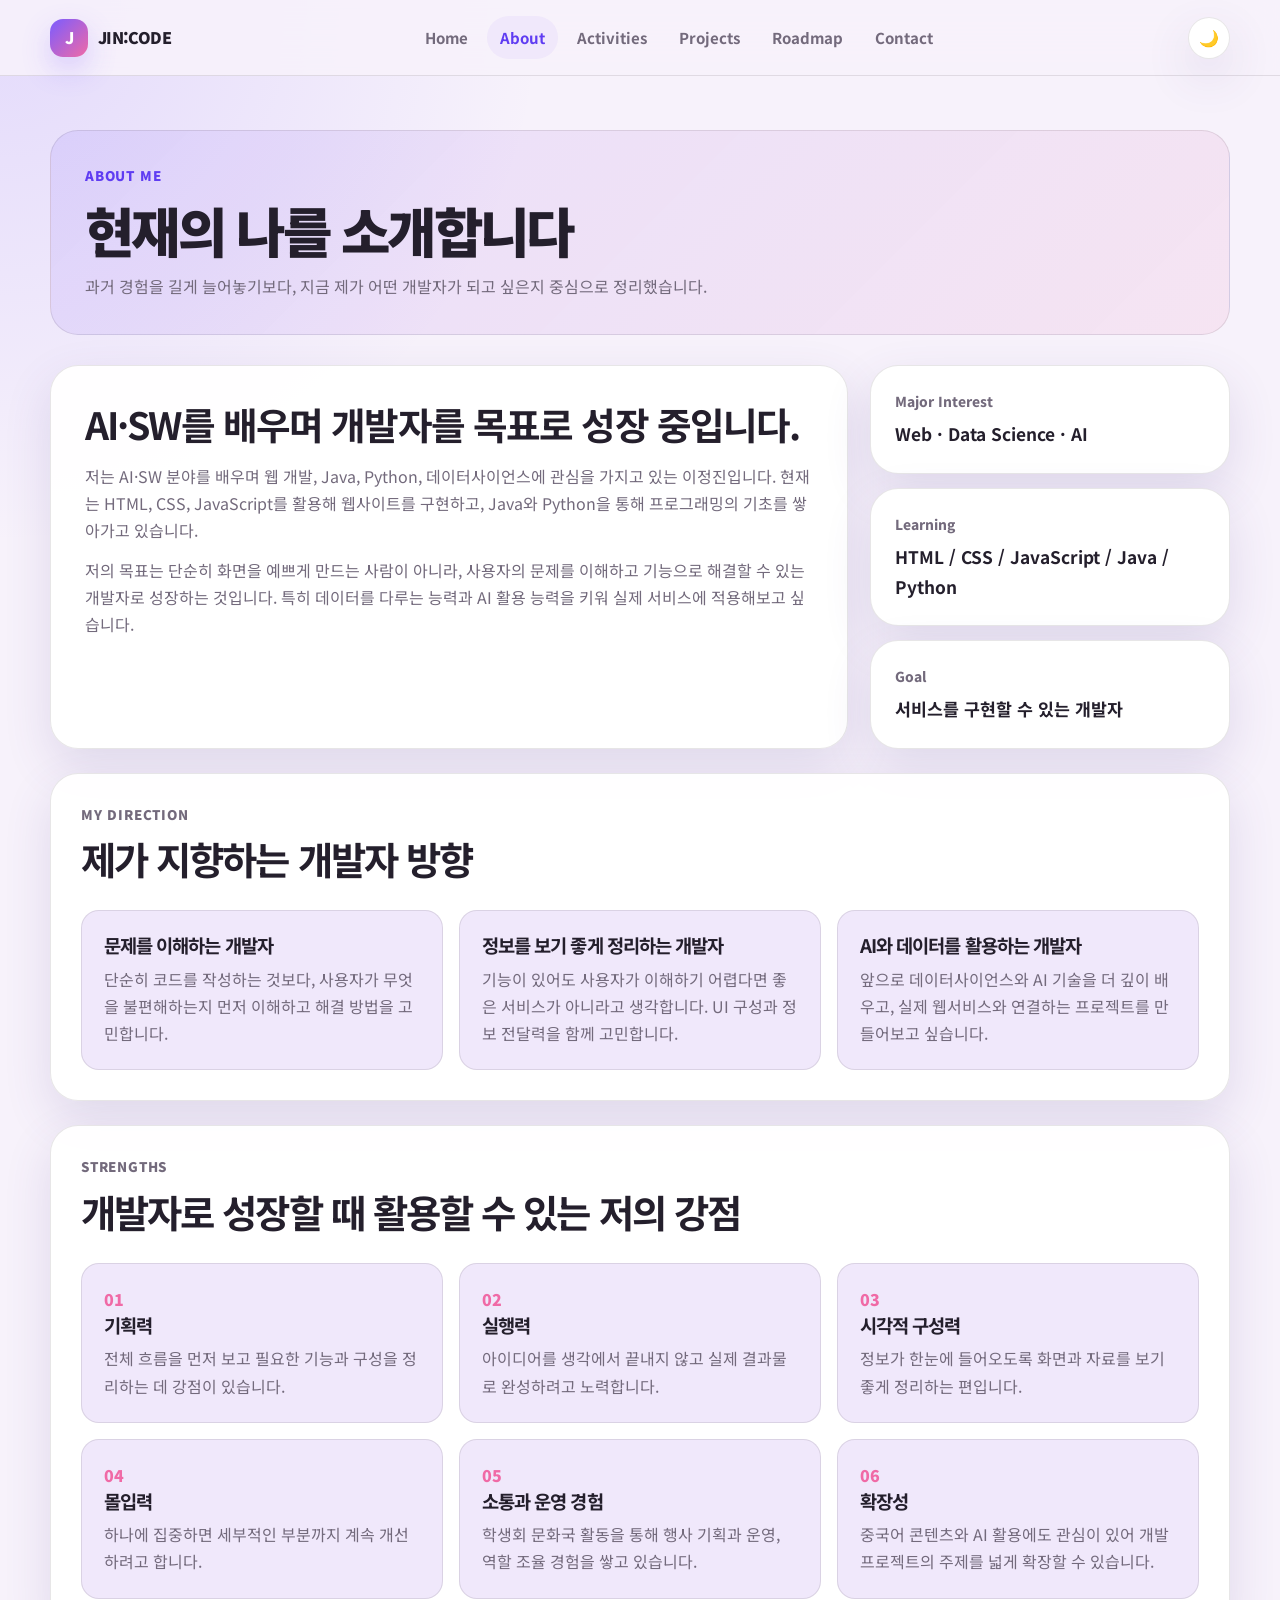
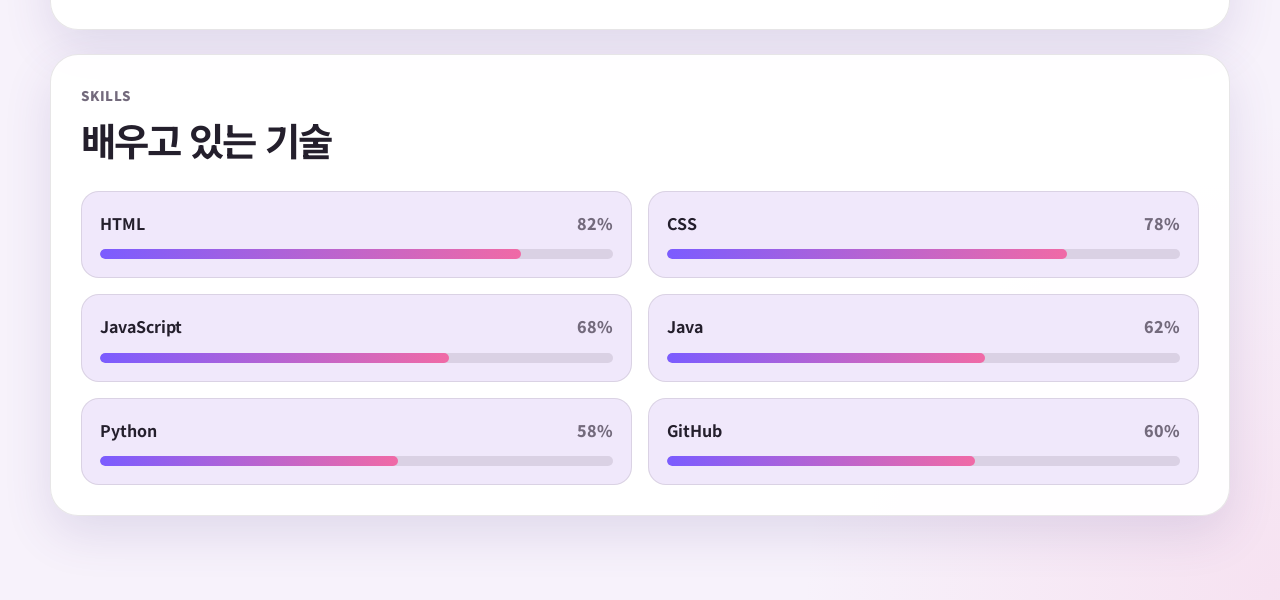
==== about.html @ 909291d1 "Add files via upload" ====
<!DOCTYPE html>
<html lang="ko">
<head>
  <meta charset="UTF-8" />
  <meta name="viewport" content="width=device-width, initial-scale=1.0" />
  <title>About | JIN:CODE</title>
  <meta name="description" content="AI·SW 학생 이정진의 현재 관심 분야와 개발자 목표를 소개합니다." />
  <link rel="preconnect" href="https://fonts.googleapis.com" />
  <link rel="preconnect" href="https://fonts.gstatic.com" crossorigin />
  <link href="https://fonts.googleapis.com/css2?family=Noto+Sans+KR:wght@400;500;600;700;800;900&display=swap" rel="stylesheet" />
  <link rel="stylesheet" href="style.css" />
</head>
<body data-page="about">
  <header class="site-header">
    <nav class="navbar container">
      <a href="index.html" class="logo"><span class="logo-mark">J</span><span>JIN:CODE</span></a>
      <button class="mobile-menu-btn" id="mobileMenuBtn" aria-label="메뉴 열기" aria-expanded="false"><span></span><span></span><span></span></button>
      <ul class="nav-links" id="navLinks">
        <li><a href="index.html" class="nav-link">Home</a></li>
        <li><a href="about.html" class="nav-link active">About</a></li>
        <li><a href="activities.html" class="nav-link">Activities</a></li>
        <li><a href="projects.html" class="nav-link">Projects</a></li>
        <li><a href="roadmap.html" class="nav-link">Roadmap</a></li>
        <li><a href="contact.html" class="nav-link">Contact</a></li>
      </ul>
      <button class="theme-toggle" id="themeToggle" aria-label="다크모드 전환"><span id="themeIcon">🌙</span></button>
    </nav>
  </header>

  <main class="page-main container">
    <section class="page-title reveal">
      <p class="eyebrow">About Me</p>
      <h1>현재의 나를 소개합니다</h1>
      <p>과거 경험을 길게 늘어놓기보다, 지금 제가 어떤 개발자가 되고 싶은지 중심으로 정리했습니다.</p>
    </section>

    <section class="two-column-layout">
      <article class="big-card reveal">
        <h2>AI·SW를 배우며 개발자를 목표로 성장 중입니다.</h2>
        <p>
          저는 AI·SW 분야를 배우며 웹 개발, Java, Python, 데이터사이언스에 관심을 가지고 있는 이정진입니다.
          현재는 HTML, CSS, JavaScript를 활용해 웹사이트를 구현하고, Java와 Python을 통해 프로그래밍의 기초를 쌓아가고 있습니다.
        </p>
        <p>
          저의 목표는 단순히 화면을 예쁘게 만드는 사람이 아니라, 사용자의 문제를 이해하고 기능으로 해결할 수 있는 개발자로 성장하는 것입니다.
          특히 데이터를 다루는 능력과 AI 활용 능력을 키워 실제 서비스에 적용해보고 싶습니다.
        </p>
      </article>

      <aside class="info-stack reveal delay-1">
        <div class="info-box">
          <span>Major Interest</span>
          <strong>Web · Data Science · AI</strong>
        </div>
        <div class="info-box">
          <span>Learning</span>
          <strong>HTML / CSS / JavaScript / Java / Python</strong>
        </div>
        <div class="info-box">
          <span>Goal</span>
          <strong>서비스를 구현할 수 있는 개발자</strong>
        </div>
      </aside>
    </section>

    <section class="content-block reveal">
      <div class="section-heading left">
        <p class="eyebrow">My Direction</p>
        <h2>제가 지향하는 개발자 방향</h2>
      </div>
      <div class="direction-grid">
        <article class="direction-card">
          <h3>문제를 이해하는 개발자</h3>
          <p>단순히 코드를 작성하는 것보다, 사용자가 무엇을 불편해하는지 먼저 이해하고 해결 방법을 고민합니다.</p>
        </article>
        <article class="direction-card">
          <h3>정보를 보기 좋게 정리하는 개발자</h3>
          <p>기능이 있어도 사용자가 이해하기 어렵다면 좋은 서비스가 아니라고 생각합니다. UI 구성과 정보 전달력을 함께 고민합니다.</p>
        </article>
        <article class="direction-card">
          <h3>AI와 데이터를 활용하는 개발자</h3>
          <p>앞으로 데이터사이언스와 AI 기술을 더 깊이 배우고, 실제 웹서비스와 연결하는 프로젝트를 만들어보고 싶습니다.</p>
        </article>
      </div>
    </section>

    <section class="content-block reveal">
      <div class="section-heading left">
        <p class="eyebrow">Strengths</p>
        <h2>개발자로 성장할 때 활용할 수 있는 저의 강점</h2>
      </div>
      <div class="strength-grid compact">
        <article class="strength-card"><span>01</span><h3>기획력</h3><p>전체 흐름을 먼저 보고 필요한 기능과 구성을 정리하는 데 강점이 있습니다.</p></article>
        <article class="strength-card"><span>02</span><h3>실행력</h3><p>아이디어를 생각에서 끝내지 않고 실제 결과물로 완성하려고 노력합니다.</p></article>
        <article class="strength-card"><span>03</span><h3>시각적 구성력</h3><p>정보가 한눈에 들어오도록 화면과 자료를 보기 좋게 정리하는 편입니다.</p></article>
        <article class="strength-card"><span>04</span><h3>몰입력</h3><p>하나에 집중하면 세부적인 부분까지 계속 개선하려고 합니다.</p></article>
        <article class="strength-card"><span>05</span><h3>소통과 운영 경험</h3><p>학생회 문화국 활동을 통해 행사 기획과 운영, 역할 조율 경험을 쌓고 있습니다.</p></article>
        <article class="strength-card"><span>06</span><h3>확장성</h3><p>중국어 콘텐츠와 AI 활용에도 관심이 있어 개발 프로젝트의 주제를 넓게 확장할 수 있습니다.</p></article>
      </div>
    </section>

    <section class="content-block reveal">
      <div class="section-heading left">
        <p class="eyebrow">Skills</p>
        <h2>배우고 있는 기술</h2>
      </div>
      <div class="skill-grid">
        <article class="skill-card" data-percent="82"><div class="skill-head"><strong>HTML</strong><span>82%</span></div><div class="skill-bar"><span></span></div></article>
        <article class="skill-card" data-percent="78"><div class="skill-head"><strong>CSS</strong><span>78%</span></div><div class="skill-bar"><span></span></div></article>
        <article class="skill-card" data-percent="68"><div class="skill-head"><strong>JavaScript</strong><span>68%</span></div><div class="skill-bar"><span></span></div></article>
        <article class="skill-card" data-percent="62"><div class="skill-head"><strong>Java</strong><span>62%</span></div><div class="skill-bar"><span></span></div></article>
        <article class="skill-card" data-percent="58"><div class="skill-head"><strong>Python</strong><span>58%</span></div><div class="skill-bar"><span></span></div></article>
        <article class="skill-card" data-percent="60"><div class="skill-head"><strong>GitHub</strong><span>60%</span></div><div class="skill-bar"><span></span></div></article>
      </div>
    </section>
  </main>

  <button class="top-btn" id="topBtn" aria-label="맨 위로 이동">↑</button>
  <script src="script.js"></script>
</body>
</html>
---- style.css ----
:root {
  --bg: #f7f2fb;
  --surface: #ffffff;
  --surface-soft: #f0e8fb;
  --text: #241f2c;
  --muted: #736a7c;
  --primary: #7b5cff;
  --primary-dark: #5f3cf2;
  --secondary: #f06aa6;
  --accent: #ffb86c;
  --border: rgba(36, 31, 44, 0.11);
  --shadow: 0 18px 48px rgba(88, 65, 145, 0.14);
  --radius-lg: 28px;
  --radius-md: 18px;
  --radius-sm: 12px;
  --header-h: 76px;
}

[data-theme="dark"] {
  --bg: #111018;
  --surface: #1b1924;
  --surface-soft: #262233;
  --text: #f8f4ff;
  --muted: #c8bed4;
  --primary: #a996ff;
  --primary-dark: #c0b3ff;
  --secondary: #ff7ab8;
  --accent: #ffc987;
  --border: rgba(255, 255, 255, 0.12);
  --shadow: 0 18px 60px rgba(0, 0, 0, 0.38);
}

* { box-sizing: border-box; margin: 0; padding: 0; }
html { scroll-behavior: smooth; }
body {
  min-height: 100vh;
  font-family: 'Noto Sans KR', -apple-system, BlinkMacSystemFont, system-ui, sans-serif;
  background:
    radial-gradient(circle at top left, rgba(123, 92, 255, 0.16), transparent 34rem),
    radial-gradient(circle at bottom right, rgba(240, 106, 166, 0.12), transparent 30rem),
    var(--bg);
  color: var(--text);
  line-height: 1.7;
  overflow-x: hidden;
}

a { color: inherit; text-decoration: none; }
button, input, textarea { font: inherit; }
button { border: 0; cursor: pointer; }
ul { list-style: none; }

.container { width: min(1180px, calc(100% - 42px)); margin: 0 auto; }
.site-header {
  position: sticky;
  top: 0;
  z-index: 100;
  height: var(--header-h);
  border-bottom: 1px solid var(--border);
  background: color-mix(in srgb, var(--bg) 88%, transparent);
  backdrop-filter: blur(18px);
}
.navbar { height: 100%; display: flex; align-items: center; justify-content: space-between; gap: 18px; }
.logo { display: inline-flex; align-items: center; gap: 10px; font-weight: 900; letter-spacing: -0.04em; }
.logo-mark {
  width: 38px; height: 38px; display: grid; place-items: center; border-radius: 13px;
  color: #fff; background: linear-gradient(135deg, var(--primary), var(--secondary));
  box-shadow: 0 12px 28px rgba(123, 92, 255, 0.25);
}
.nav-links { display: flex; align-items: center; gap: 6px; }
.nav-link {
  display: inline-flex; align-items: center; padding: 9px 13px; border-radius: 999px;
  font-weight: 700; font-size: 0.94rem; color: var(--muted); transition: 0.22s ease;
}
.nav-link:hover, .nav-link.active { color: var(--primary-dark); background: var(--surface-soft); }
.theme-toggle, .mobile-menu-btn {
  width: 42px; height: 42px; display: grid; place-items: center; border-radius: 50%;
  background: var(--surface); color: var(--text); border: 1px solid var(--border); box-shadow: var(--shadow);
}
.mobile-menu-btn { display: none; gap: 4px; }
.mobile-menu-btn span { width: 18px; height: 2px; border-radius: 999px; background: var(--text); }

.page-main { padding: 54px 0 84px; }
.home-hero {
  min-height: calc(100vh - var(--header-h) - 54px);
  display: grid; grid-template-columns: minmax(0, 1.38fr) 390px; gap: 34px; align-items: center;
}
.hero-text, .desktop-profile-card, .big-card, .activity-focus, .project-panel, .contact-info, .contact-form,
.highlight-panel, .content-block, .roadmap-card, .page-card, .idea-card {
  border: 1px solid var(--border); background: color-mix(in srgb, var(--surface) 94%, transparent);
  box-shadow: var(--shadow); border-radius: var(--radius-lg);
}
.hero-text { padding: 54px; position: relative; overflow: hidden; }
.hero-text::after {
  content: ''; position: absolute; width: 220px; height: 220px; right: -70px; bottom: -80px;
  border-radius: 50%; background: linear-gradient(135deg, rgba(123, 92, 255, 0.16), rgba(240, 106, 166, 0.14));
}
.eyebrow { color: var(--primary-dark); font-weight: 900; letter-spacing: 0.06em; text-transform: uppercase; font-size: 0.83rem; }
h1, h2, h3 { line-height: 1.25; letter-spacing: -0.05em; }
.hero-text h1 { margin: 14px 0 18px; font-size: clamp(2.5rem, 6vw, 5rem); font-weight: 900; }
.hero-text h1 span { color: var(--primary-dark); }
.typing-line { min-height: 34px; margin-bottom: 18px; color: var(--secondary); font-size: 1.2rem; font-weight: 800; }
.cursor { animation: blink 0.8s infinite; }
@keyframes blink { 50% { opacity: 0; } }
.hero-desc { position: relative; z-index: 1; max-width: 760px; color: var(--muted); font-size: 1.05rem; }
.hero-actions { display: flex; gap: 12px; flex-wrap: wrap; margin-top: 30px; position: relative; z-index: 1; }
.btn {
  display: inline-flex; align-items: center; justify-content: center; gap: 8px; min-height: 44px;
  padding: 12px 20px; border-radius: 999px; font-weight: 900; transition: 0.22s ease;
}
.btn-primary { color: #fff; background: linear-gradient(135deg, var(--primary), var(--secondary)); box-shadow: 0 14px 28px rgba(123, 92, 255, 0.22); }
.btn-outline { color: var(--primary-dark); background: var(--surface); border: 1px solid var(--border); }
.btn:hover { transform: translateY(-2px); }
.desktop-profile-card { padding: 28px; }
.profile-top { display: flex; align-items: center; gap: 16px; margin-bottom: 24px; }
.profile-avatar {
  width: 88px; height: 88px; display: grid; place-items: center; border-radius: 28px;
  color: #fff; font-weight: 900; font-size: 1.4rem; background: linear-gradient(135deg, var(--primary), var(--secondary));
}
.profile-top h2 { font-size: 1.7rem; }
.profile-top p, .profile-note p { color: var(--muted); }
.profile-tags { display: flex; flex-wrap: wrap; gap: 10px; margin-bottom: 20px; }
.profile-tags span, .contact-chip-wrap span, .project-tech span, .modal-tech span {
  display: inline-flex; padding: 8px 11px; border-radius: 999px; background: var(--surface-soft); color: var(--primary-dark); font-weight: 800; font-size: 0.82rem;
}
.profile-note { padding: 18px; border: 1px solid var(--border); border-radius: var(--radius-md); background: var(--surface-soft); }

.section-heading { text-align: center; max-width: 760px; margin: 0 auto 28px; }
.section-heading.left { text-align: left; margin-left: 0; }
.section-heading h2 { margin: 8px 0 8px; font-size: clamp(1.75rem, 3vw, 2.6rem); }
.section-heading p { color: var(--muted); }
.overview-section { padding: 32px 0; }
.page-card-grid { display: grid; grid-template-columns: repeat(5, 1fr); gap: 16px; }
.page-card { padding: 24px; min-height: 230px; transition: 0.22s ease; display: flex; flex-direction: column; }
.page-card:hover { transform: translateY(-6px); border-color: color-mix(in srgb, var(--primary) 45%, var(--border)); }
.card-num { color: var(--secondary); font-weight: 900; }
.page-card h3 { margin: 16px 0 10px; font-size: 1.25rem; }
.page-card p { color: var(--muted); font-size: 0.95rem; }
.highlight-panel { margin-top: 36px; padding: 30px; display: grid; grid-template-columns: 0.9fr 1.1fr; gap: 28px; align-items: center; }
.highlight-panel p:last-child { color: var(--muted); }

.page-title { margin-bottom: 30px; padding: 34px; border-radius: var(--radius-lg); background: linear-gradient(135deg, rgba(123, 92, 255, 0.12), rgba(240, 106, 166, 0.1)); border: 1px solid var(--border); }
.page-title h1 { margin: 8px 0 10px; font-size: clamp(2.1rem, 4.2vw, 4rem); font-weight: 900; }
.page-title p:last-child { max-width: 820px; color: var(--muted); }
.two-column-layout { display: grid; grid-template-columns: minmax(0, 1.2fr) 360px; gap: 22px; align-items: stretch; }
.big-card { padding: 34px; }
.big-card h2 { margin-bottom: 16px; font-size: clamp(1.55rem, 3vw, 2.35rem); }
.big-card p { color: var(--muted); margin-top: 12px; }
.info-stack { display: grid; gap: 14px; }
.info-box { padding: 24px; border: 1px solid var(--border); border-radius: var(--radius-lg); background: var(--surface); box-shadow: var(--shadow); }
.info-box span { display: block; color: var(--muted); font-size: 0.86rem; font-weight: 800; margin-bottom: 6px; }
.info-box strong { display: block; font-size: 1.08rem; }
.content-block { padding: 30px; margin-top: 24px; }
.direction-grid, .strength-grid, .learned-grid { display: grid; grid-template-columns: repeat(3, 1fr); gap: 16px; }
.direction-card, .strength-card, .learned-card {
  padding: 22px; border-radius: var(--radius-md); border: 1px solid var(--border); background: var(--surface-soft);
}
.direction-card h3, .strength-card h3, .learned-card h3 { margin-bottom: 9px; }
.direction-card p, .strength-card p, .learned-card p { color: var(--muted); }
.strength-grid.compact { grid-template-columns: repeat(3, 1fr); }
.strength-card span { color: var(--secondary); font-weight: 900; }
.skill-grid { display: grid; grid-template-columns: repeat(2, 1fr); gap: 16px; }
.skill-card { padding: 18px; border-radius: var(--radius-md); border: 1px solid var(--border); background: var(--surface-soft); }
.skill-head { display: flex; justify-content: space-between; gap: 12px; margin-bottom: 12px; }
.skill-head span { color: var(--muted); font-weight: 800; }
.skill-bar { height: 10px; border-radius: 999px; background: color-mix(in srgb, var(--muted) 18%, transparent); overflow: hidden; }
.skill-bar span { display: block; width: 0; height: 100%; border-radius: inherit; background: linear-gradient(90deg, var(--primary), var(--secondary)); transition: width 1.2s ease; }

.activity-focus { padding: 34px; display: grid; grid-template-columns: 1fr 1fr; gap: 30px; align-items: center; }
.activity-focus h2 { margin: 8px 0 12px; font-size: clamp(1.7rem, 3vw, 2.5rem); }
.activity-focus p { color: var(--muted); }
.focus-list { display: grid; grid-template-columns: repeat(2, 1fr); gap: 14px; }
.focus-list article { padding: 20px; border-radius: var(--radius-md); background: var(--surface-soft); border: 1px solid var(--border); }
.focus-list strong { display: block; margin-bottom: 8px; font-size: 1.1rem; }
.focus-list span { color: var(--muted); font-size: 0.95rem; }
.timeline { position: relative; display: grid; gap: 18px; }
.timeline::before { content: ''; position: absolute; left: 118px; top: 10px; bottom: 10px; width: 2px; background: var(--border); }
.timeline-item { display: grid; grid-template-columns: 140px minmax(0, 1fr); gap: 22px; align-items: start; position: relative; }
.timeline-year { display: inline-flex; justify-content: center; padding: 9px 12px; border-radius: 999px; background: var(--surface-soft); color: var(--primary-dark); font-weight: 900; border: 1px solid var(--border); }
.timeline-content { padding: 22px; border-radius: var(--radius-md); background: var(--surface-soft); border: 1px solid var(--border); }
.timeline-content p { color: var(--muted); margin-top: 8px; }

.project-panel { padding: 28px; }
.filter-row { display: flex; flex-wrap: wrap; gap: 10px; margin-bottom: 20px; }
.filter-btn { padding: 10px 15px; border-radius: 999px; background: var(--surface-soft); color: var(--muted); font-weight: 900; border: 1px solid var(--border); }
.filter-btn.active, .filter-btn:hover { color: #fff; background: linear-gradient(135deg, var(--primary), var(--secondary)); }
.project-grid { display: grid; grid-template-columns: repeat(3, 1fr); gap: 16px; }
.project-card { padding: 22px; border: 1px solid var(--border); border-radius: var(--radius-md); background: var(--surface-soft); transition: 0.22s ease; text-align: left; color: var(--text); }
.project-card:hover { transform: translateY(-5px); }
.project-category { color: var(--secondary); font-weight: 900; font-size: 0.82rem; }
.project-card h3 { margin: 8px 0 10px; font-size: 1.22rem; }
.project-card p { color: var(--muted); margin-bottom: 16px; }
.project-tech { display: flex; flex-wrap: wrap; gap: 8px; }
.idea-lab { display: grid; grid-template-columns: minmax(0, 1fr) 260px; gap: 20px; align-items: center; }
.idea-card { padding: 24px; background: var(--surface-soft); box-shadow: none; }
.idea-label { color: var(--secondary); font-weight: 900; }
.idea-card h3 { margin: 8px 0 8px; }
.idea-card p { color: var(--muted); }
.idea-card ul { margin-top: 12px; display: grid; gap: 6px; }
.idea-card li { padding-left: 16px; position: relative; color: var(--muted); }
.idea-card li::before { content: '•'; position: absolute; left: 0; color: var(--primary-dark); }
.modal { position: fixed; inset: 0; z-index: 200; display: none; align-items: center; justify-content: center; padding: 22px; }
.modal.show { display: flex; }
.modal-overlay { position: absolute; inset: 0; background: rgba(0, 0, 0, 0.55); }
.modal-box { position: relative; width: min(640px, 100%); padding: 28px; border-radius: var(--radius-lg); background: var(--surface); border: 1px solid var(--border); box-shadow: var(--shadow); }
.modal-close { position: absolute; right: 18px; top: 14px; width: 36px; height: 36px; border-radius: 50%; background: var(--surface-soft); color: var(--text); font-size: 1.5rem; }
.modal-category { color: var(--secondary); font-weight: 900; }
.modal-box h2 { margin: 8px 36px 10px 0; }
.modal-box p { color: var(--muted); }
.modal-tech { display: flex; flex-wrap: wrap; gap: 8px; margin: 18px 0; }

.roadmap-grid { display: grid; grid-template-columns: repeat(3, 1fr); gap: 18px; }
.roadmap-card { padding: 26px; }
.roadmap-year { color: var(--secondary); font-weight: 900; }
.roadmap-card h2 { margin: 8px 0 14px; }
.roadmap-card li { position: relative; padding-left: 16px; color: var(--muted); margin-top: 8px; }
.roadmap-card li::before { content: '✓'; position: absolute; left: 0; color: var(--primary-dark); font-weight: 900; }
.goal-app { display: grid; gap: 18px; }
.goal-form { display: grid; grid-template-columns: 1fr auto; gap: 10px; }
.goal-form input, .contact-form input, .contact-form textarea {
  width: 100%; padding: 13px 15px; border-radius: var(--radius-sm); border: 1px solid var(--border); background: var(--surface); color: var(--text); outline: none;
}
.goal-form input:focus, .contact-form input:focus, .contact-form textarea:focus { border-color: var(--primary); }
.goal-progress-head { display: flex; justify-content: space-between; margin-bottom: 8px; }
.progress-track { height: 12px; border-radius: 999px; overflow: hidden; background: color-mix(in srgb, var(--muted) 18%, transparent); }
.progress-track span { display: block; height: 100%; width: 0; border-radius: inherit; background: linear-gradient(90deg, var(--primary), var(--secondary)); transition: 0.5s ease; }
.goal-list { display: grid; gap: 10px; }
.goal-item { display: flex; align-items: center; gap: 10px; padding: 14px; border-radius: var(--radius-sm); background: var(--surface-soft); border: 1px solid var(--border); }
.goal-item.done .goal-text { text-decoration: line-through; color: var(--muted); }
.goal-check { width: 22px; height: 22px; accent-color: var(--primary); }
.goal-text { flex: 1; font-weight: 700; }
.goal-delete { padding: 7px 10px; border-radius: 999px; background: var(--surface); color: var(--muted); border: 1px solid var(--border); }

.contact-layout { display: grid; grid-template-columns: 0.8fr 1.2fr; gap: 24px; align-items: start; }
.contact-info, .contact-form { padding: 30px; }
.contact-info h2 { margin-bottom: 12px; font-size: 2rem; }
.contact-info p { color: var(--muted); margin-bottom: 20px; }
.contact-chip-wrap { display: flex; flex-wrap: wrap; gap: 10px; }
.contact-form { display: grid; gap: 16px; }
.contact-form label { display: grid; gap: 7px; font-weight: 800; }
.form-message { min-height: 28px; font-weight: 800; }
.form-message.error { color: #e74c3c; }
.form-message.success { color: #24a35a; }
.top-btn { position: fixed; right: 22px; bottom: 22px; width: 46px; height: 46px; border-radius: 50%; color: #fff; background: linear-gradient(135deg, var(--primary), var(--secondary)); box-shadow: var(--shadow); opacity: 0; pointer-events: none; transform: translateY(14px); transition: 0.25s ease; }
.top-btn.show { opacity: 1; pointer-events: auto; transform: translateY(0); }
.reveal { opacity: 0; transform: translateY(22px); transition: opacity 0.72s ease, transform 0.72s ease; }
.reveal.visible { opacity: 1; transform: translateY(0); }
.delay-1 { transition-delay: 0.08s; }
.delay-2 { transition-delay: 0.16s; }

@media (max-width: 1060px) {
  .home-hero, .two-column-layout, .activity-focus, .contact-layout, .highlight-panel { grid-template-columns: 1fr; }
  .page-card-grid { grid-template-columns: repeat(2, 1fr); }
  .project-grid, .roadmap-grid, .direction-grid, .strength-grid, .strength-grid.compact, .learned-grid { grid-template-columns: repeat(2, 1fr); }
  .idea-lab { grid-template-columns: 1fr; }
}

@media (max-width: 820px) {
  .container { width: min(100% - 28px, 1180px); }
  .mobile-menu-btn { display: grid; }
  .nav-links {
    position: fixed; left: 14px; right: 14px; top: calc(var(--header-h) + 10px);
    display: none; flex-direction: column; align-items: stretch; padding: 14px;
    background: var(--surface); border: 1px solid var(--border); border-radius: var(--radius-md); box-shadow: var(--shadow);
  }
  .nav-links.open { display: flex; }
  .nav-link { justify-content: center; }
  .hero-text { padding: 34px 24px; }
  .desktop-profile-card { padding: 24px; }
  .page-main { padding-top: 28px; }
  .page-title, .content-block, .activity-focus, .project-panel, .contact-form, .contact-info { padding: 24px; }
  .page-card-grid, .project-grid, .roadmap-grid, .direction-grid, .strength-grid, .strength-grid.compact, .learned-grid, .skill-grid, .focus-list { grid-template-columns: 1fr; }
  .timeline::before { display: none; }
  .timeline-item { grid-template-columns: 1fr; gap: 10px; }
  .goal-form { grid-template-columns: 1fr; }
}
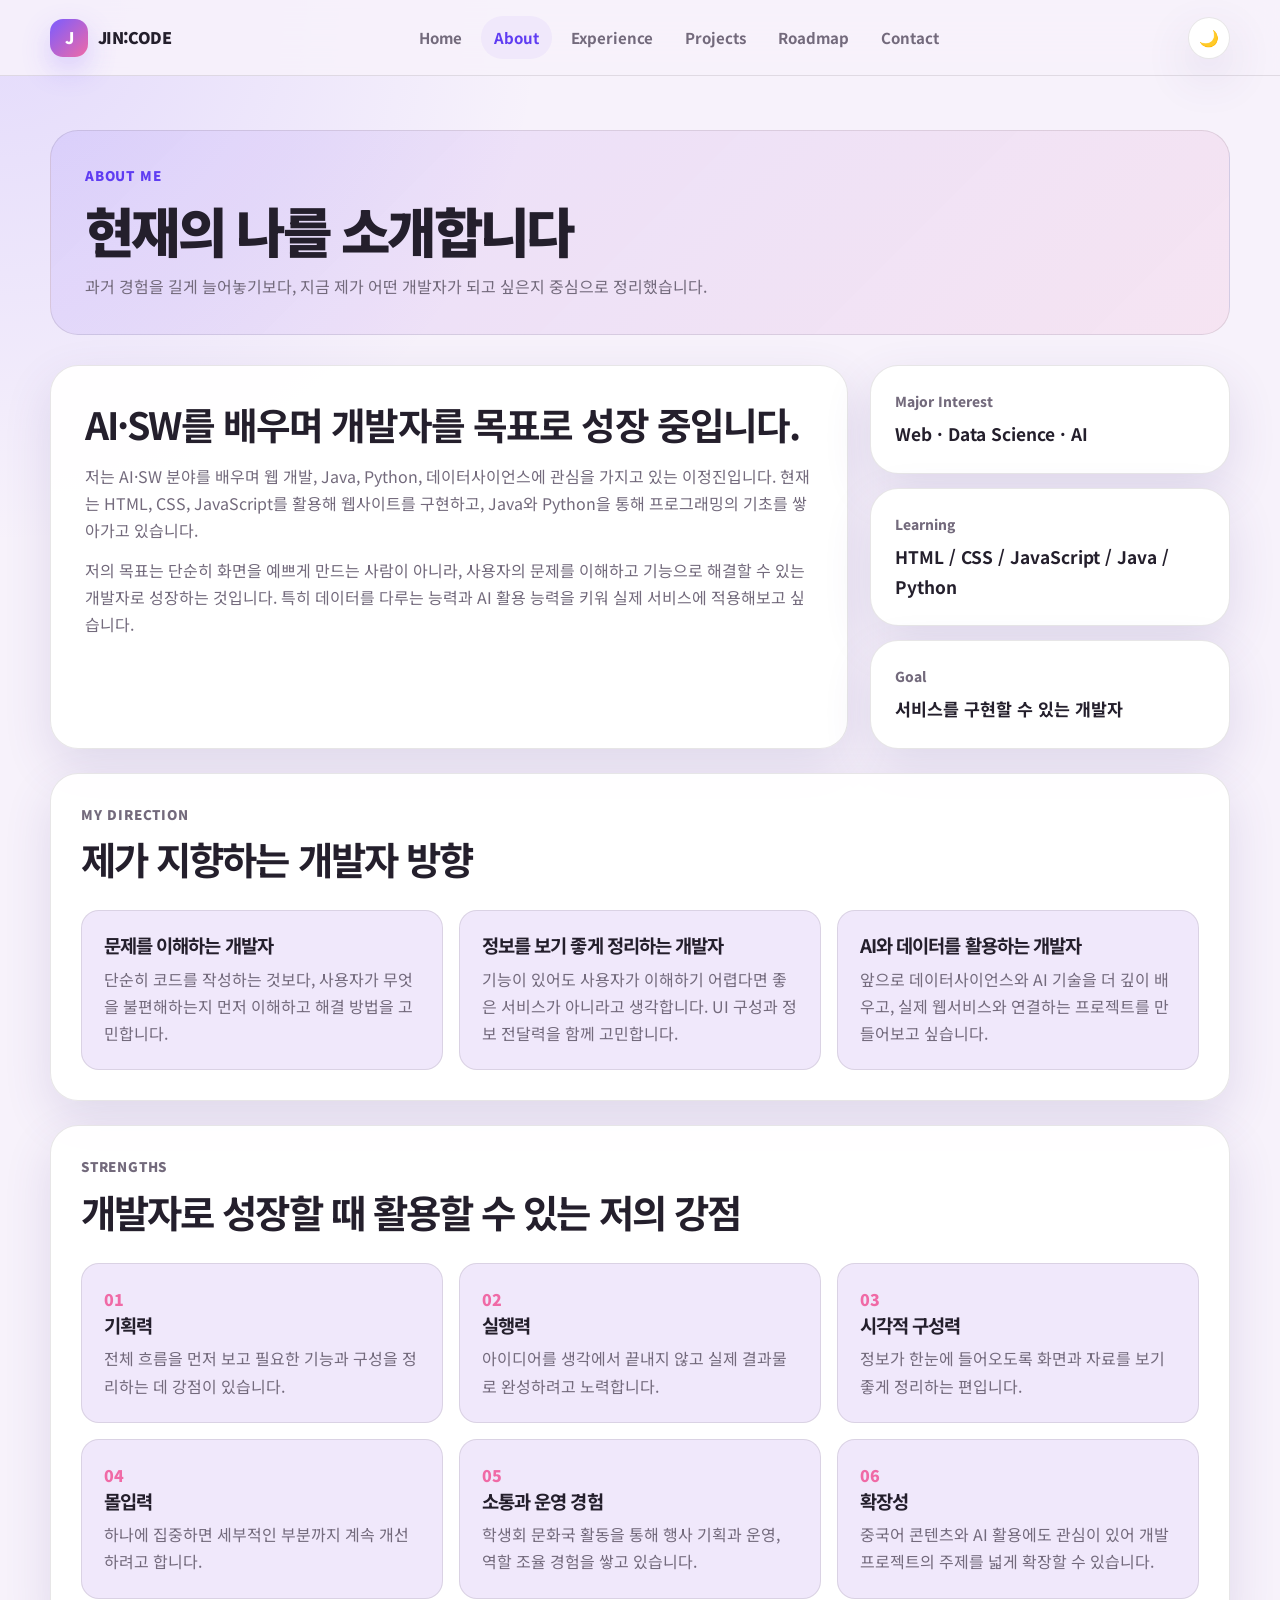
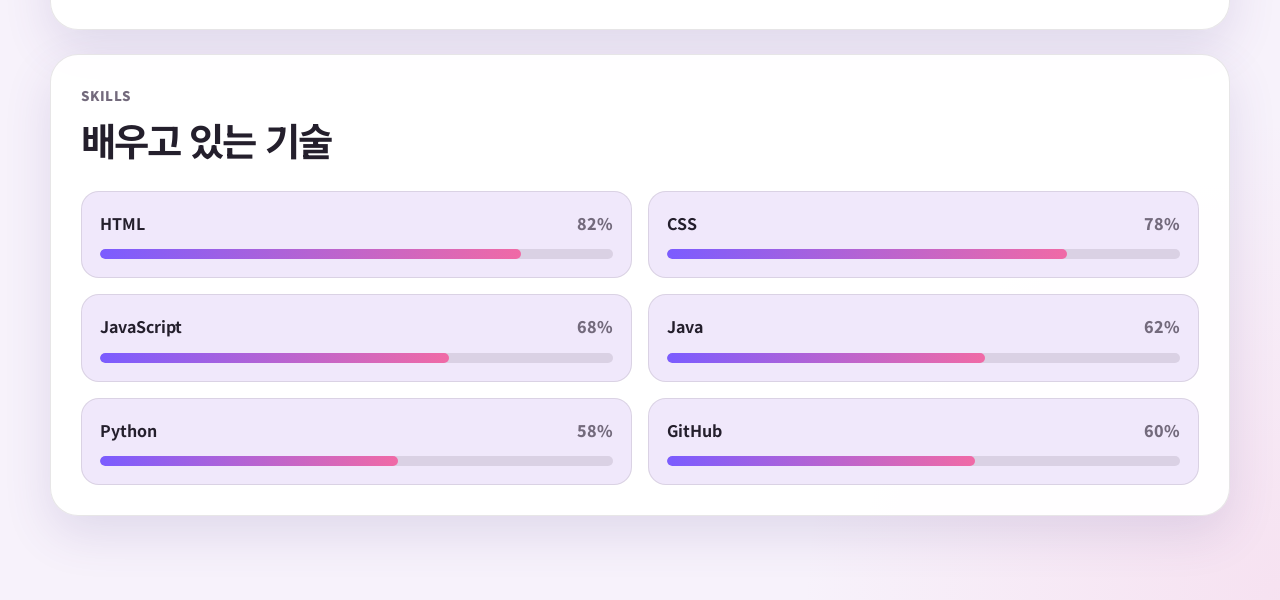
==== commit 939d8401: "Add files via upload" ====
--- a/about.html
+++ b/about.html
@@ -18,7 +18,7 @@
       <ul class="nav-links" id="navLinks">
         <li><a href="index.html" class="nav-link">Home</a></li>
         <li><a href="about.html" class="nav-link active">About</a></li>
-        <li><a href="activities.html" class="nav-link">Activities</a></li>
+        <li><a href="experience.html" class="nav-link">Experience</a></li>
         <li><a href="projects.html" class="nav-link">Projects</a></li>
         <li><a href="roadmap.html" class="nav-link">Roadmap</a></li>
         <li><a href="contact.html" class="nav-link">Contact</a></li>
